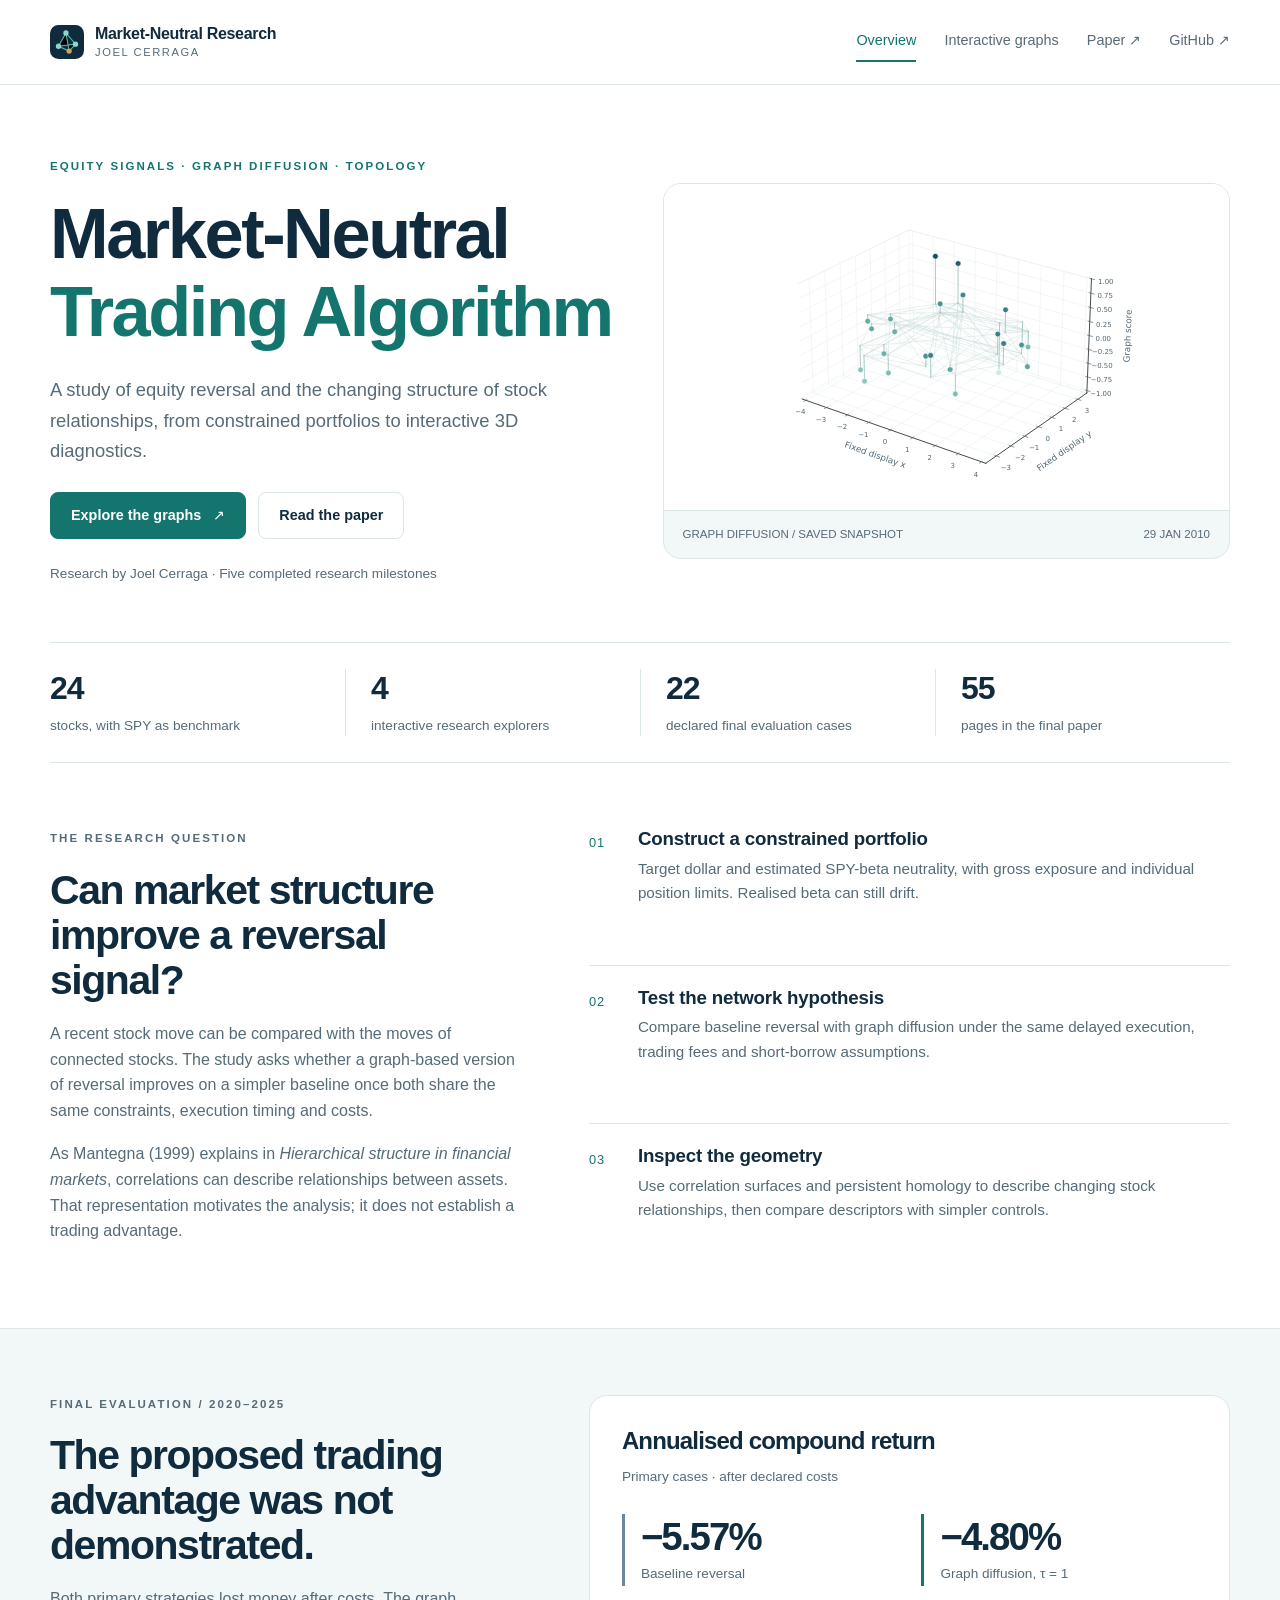
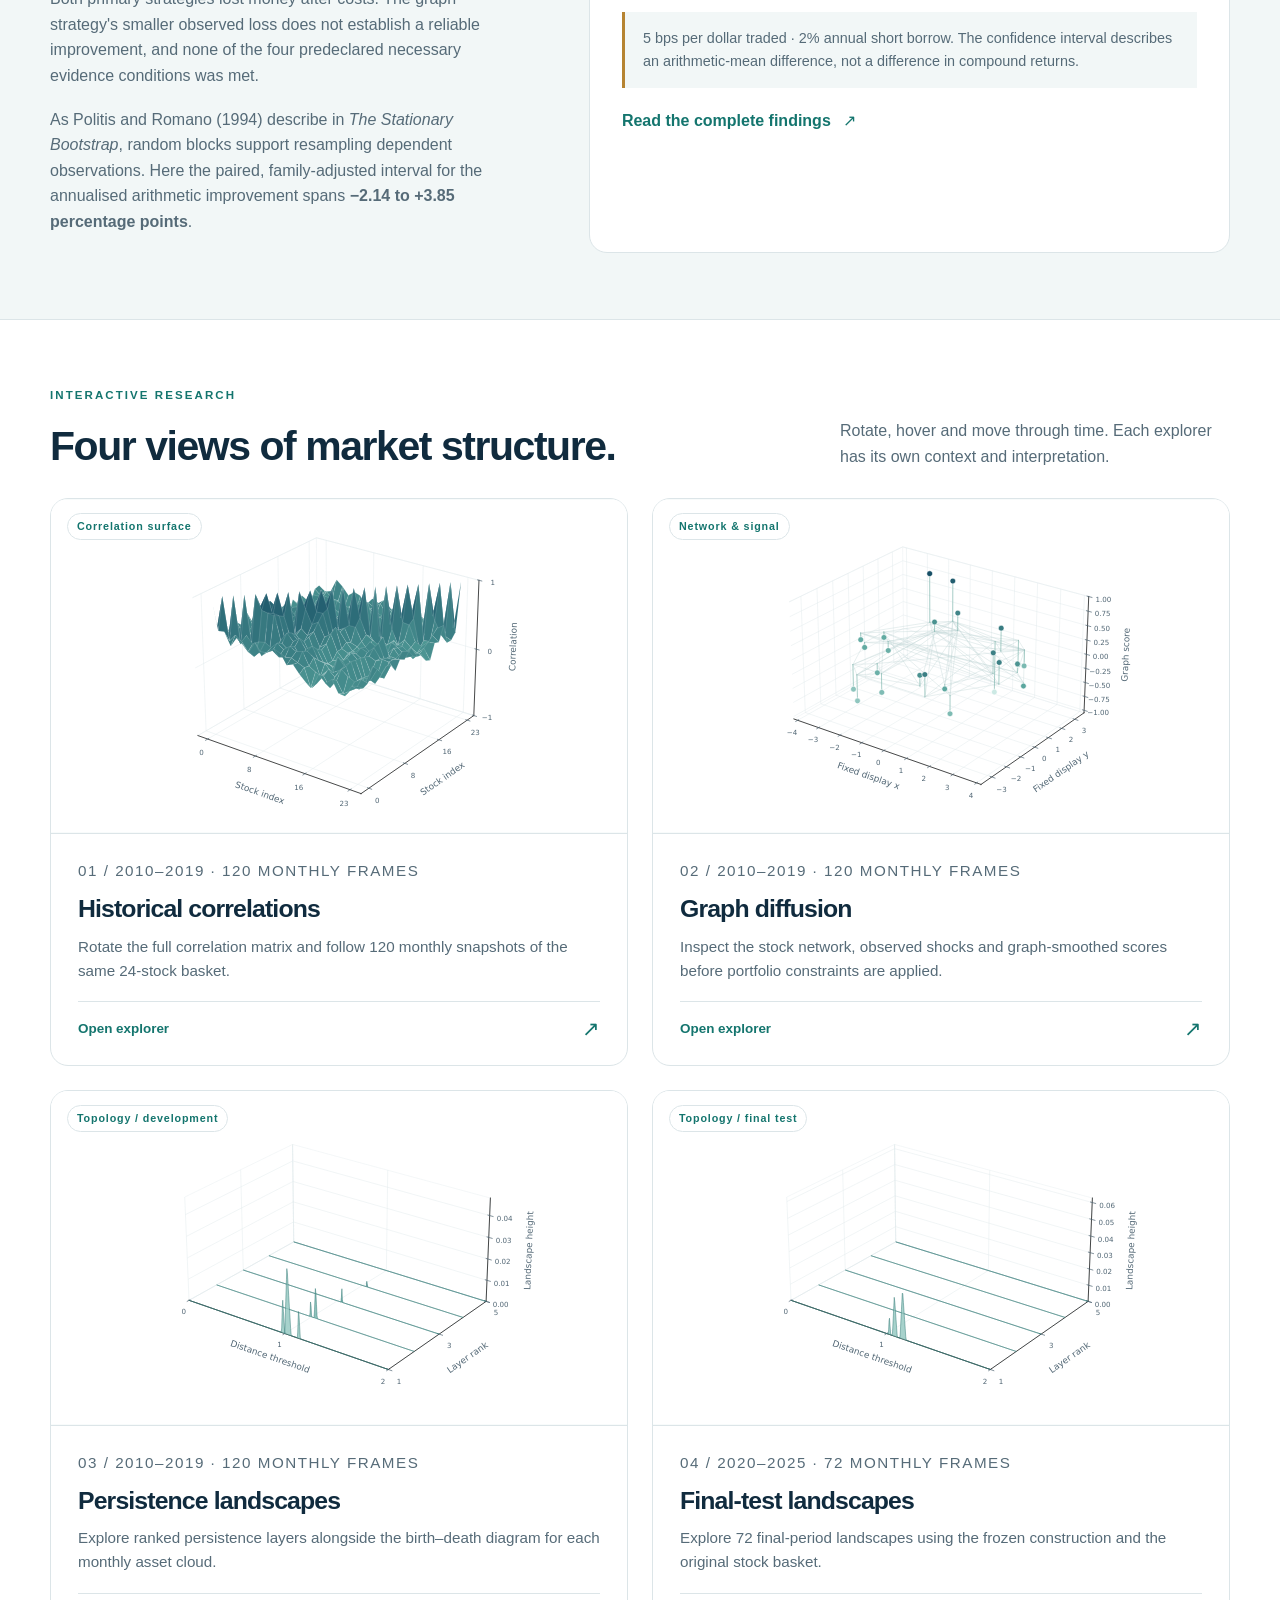
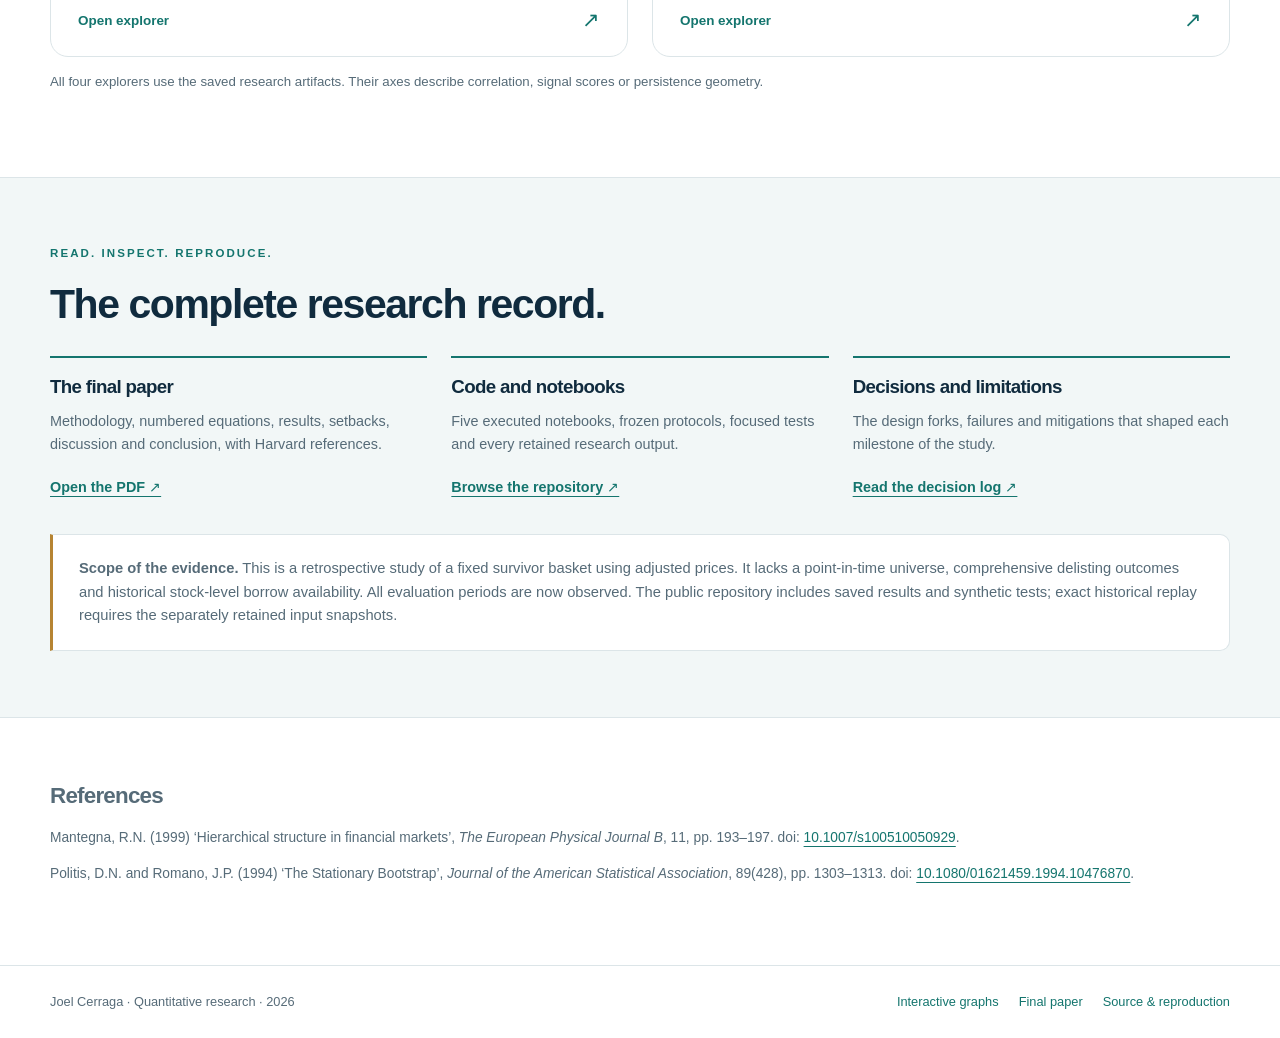
==== index.html @ 77fd7fc1 "Add research landing page, dedicated graph explorers and social thumbnails Present the completed res" ====
<!doctype html>
<html lang="en-GB"><head><meta charset="utf-8"><meta name="viewport" content="width=device-width,initial-scale=1">
<title>Market-Neutral Trading Algorithm | Joel Cerraga</title><meta name="description" content="Joel Cerraga&#x27;s research into constrained equity reversal, graph diffusion and persistent homology. Explore the results, final paper and four interactive 3D graphs.">
<meta name="author" content="Joel Cerraga"><meta name="theme-color" content="#102b3e">
<link rel="canonical" href="https://joelcerraga.github.io/Market-Neutral-Trading-Algorithm/"><meta property="og:type" content="website"><meta property="og:site_name" content="Market-Neutral Research">
<meta property="og:title" content="Market-Neutral Trading Algorithm"><meta property="og:description" content="Joel Cerraga&#x27;s research into constrained equity reversal, graph diffusion and persistent homology. Explore the results, final paper and four interactive 3D graphs."><meta property="og:url" content="https://joelcerraga.github.io/Market-Neutral-Trading-Algorithm/">
<meta property="og:image" content="https://joelcerraga.github.io/Market-Neutral-Trading-Algorithm/assets/thumbnails/market-neutral-research.png"><meta property="og:image:type" content="image/png"><meta property="og:image:width" content="1774"><meta property="og:image:height" content="887"><meta property="og:image:alt" content="Market-Neutral Trading Algorithm by Joel Cerraga, with conceptual teal research geometry on white">
<meta name="twitter:card" content="summary_large_image"><meta name="twitter:title" content="Market-Neutral Trading Algorithm"><meta name="twitter:description" content="Joel Cerraga&#x27;s research into constrained equity reversal, graph diffusion and persistent homology. Explore the results, final paper and four interactive 3D graphs."><meta name="twitter:image" content="https://joelcerraga.github.io/Market-Neutral-Trading-Algorithm/assets/thumbnails/market-neutral-research.png">
<link rel="icon" type="image/svg+xml" href="assets/favicon.svg"><link rel="stylesheet" href="assets/site.css"><script src="assets/site.js" defer></script></head>
<body><a class="skip-link" href="#main">Skip to content</a><header class="site-header"><div class="wrap nav-inner">
<a class="brand" href="index.html"><img class="brand-mark" src="assets/favicon.svg" width="34" height="34" alt=""><span>Market-Neutral Research<small>Joel Cerraga</small></span></a>
<button class="nav-toggle" type="button" aria-controls="site-nav" aria-expanded="false">Menu</button><nav class="nav-links" id="site-nav" aria-label="Main navigation"><a href="index.html" aria-current="page">Overview</a><a href="explorers/">Interactive graphs</a><a href="paper/final/Market-Neutral-Trading-Algorithm-Final-Paper.pdf">Paper ↗</a><a href="https://github.com/joelcerraga/Market-Neutral-Trading-Algorithm">GitHub ↗</a></nav></div></header>
<main id="main"><section class="hero"><div class="wrap hero-grid"><div class="hero-copy"><p class="eyebrow">Equity signals · Graph diffusion · Topology</p><h1>Market-Neutral<br><span>Trading Algorithm</span></h1><p class="lede">A study of equity reversal and the changing structure of stock relationships, from constrained portfolios to interactive 3D diagnostics.</p><div class="button-row"><a class="button" href="explorers/">Explore the graphs <span aria-hidden="true">↗</span></a><a class="button secondary" href="paper/final/Market-Neutral-Trading-Algorithm-Final-Paper.pdf">Read the paper</a></div><p class="hero-note">Research by Joel Cerraga · Five completed research milestones</p></div><figure class="hero-visual" style="margin:0"><img src="assets/previews/graph-diffusion.svg" width="900" height="520" alt="Actual graph-score snapshot for the 24-stock basket on 29 January 2010"><figcaption class="visual-label"><span>GRAPH DIFFUSION / SAVED SNAPSHOT</span><span>29 JAN 2010</span></figcaption></figure></div></section>
<div class="wrap"><div class="stat-strip"><div class="stat"><strong>24</strong><span>stocks, with SPY as benchmark</span></div><div class="stat"><strong>4</strong><span>interactive research explorers</span></div><div class="stat"><strong>22</strong><span>declared final evaluation cases</span></div><div class="stat"><strong>55</strong><span>pages in the final paper</span></div></div></div>
<section class="section"><div class="wrap question-grid"><div><p class="eyebrow">The research question</p><h2>Can market structure improve a reversal signal?</h2><p>A recent stock move can be compared with the moves of connected stocks. The study asks whether a graph-based version of reversal improves on a simpler baseline once both share the same constraints, execution timing and costs.</p><p>As Mantegna (1999) explains in <em>Hierarchical structure in financial markets</em>, correlations can describe relationships between assets. That representation motivates the analysis; it does not establish a trading advantage.</p></div><div class="method-list"><div class="method-item"><span class="method-num">01</span><div><h3>Construct a constrained portfolio</h3><p>Target dollar and estimated SPY-beta neutrality, with gross exposure and individual position limits. Realised beta can still drift.</p></div></div><div class="method-item"><span class="method-num">02</span><div><h3>Test the network hypothesis</h3><p>Compare baseline reversal with graph diffusion under the same delayed execution, trading fees and short-borrow assumptions.</p></div></div><div class="method-item"><span class="method-num">03</span><div><h3>Inspect the geometry</h3><p>Use correlation surfaces and persistent homology to describe changing stock relationships, then compare descriptors with simpler controls.</p></div></div></div></div></section>
<section class="section tinted" id="findings"><div class="wrap"><div class="question-grid"><div><p class="eyebrow">Final evaluation / 2020–2025</p><h2>The proposed trading advantage was not demonstrated.</h2><p class="muted">Both primary strategies lost money after costs. The graph strategy's smaller observed loss does not establish a reliable improvement, and none of the four predeclared necessary evidence conditions was met.</p><p class="muted">As Politis and Romano (1994) describe in <em>The Stationary Bootstrap</em>, random blocks support resampling dependent observations. Here the paired, family-adjusted interval for the annualised arithmetic improvement spans <strong>−2.14 to +3.85 percentage points</strong>.</p></div><div class="result-box"><h3>Annualised compound return</h3><p class="muted small">Primary cases · after declared costs</p><div class="result-numbers"><div class="result-number"><strong>−5.57%</strong><span>Baseline reversal</span></div><div class="result-number"><strong>−4.80%</strong><span>Graph diffusion, τ = 1</span></div></div><p class="result-note">5 bps per dollar traded · 2% annual short borrow. The confidence interval describes an arithmetic-mean difference, not a difference in compound returns.</p><a class="text-link" href="https://github.com/joelcerraga/Market-Neutral-Trading-Algorithm/blob/main/outputs/final/milestone-5-results.md">Read the complete findings <span aria-hidden="true">↗</span></a></div></div></div></section>
<section class="section"><div class="wrap"><div class="section-heading"><div><p class="eyebrow">Interactive research</p><h2>Four views of market structure.</h2></div><p>Rotate, hover and move through time. Each explorer has its own context and interpretation.</p></div><div class="card-grid"><a class="graph-card" href="explorers/correlations/"><div class="card-image"><img src="assets/previews/correlations.svg" width="900" height="520" alt="Static preview of historical correlations, 29 January 2010" loading="lazy"><span class="card-tag">Correlation surface</span></div><div class="card-body"><p class="card-meta">01 / 2010–2019 · 120 monthly frames</p><h3>Historical correlations</h3><p>Rotate the full correlation matrix and follow 120 monthly snapshots of the same 24-stock basket.</p><div class="card-bottom"><span>Open explorer</span><span aria-hidden="true">↗</span></div></div></a><a class="graph-card" href="explorers/graph-diffusion/"><div class="card-image"><img src="assets/previews/graph-diffusion.svg" width="900" height="520" alt="Static preview of graph diffusion, 29 January 2010" loading="lazy"><span class="card-tag">Network & signal</span></div><div class="card-body"><p class="card-meta">02 / 2010–2019 · 120 monthly frames</p><h3>Graph diffusion</h3><p>Inspect the stock network, observed shocks and graph-smoothed scores before portfolio constraints are applied.</p><div class="card-bottom"><span>Open explorer</span><span aria-hidden="true">↗</span></div></div></a><a class="graph-card" href="explorers/persistence-landscapes/"><div class="card-image"><img src="assets/previews/persistence-landscapes.svg" width="900" height="520" alt="Static preview of persistence landscapes, 29 January 2010" loading="lazy"><span class="card-tag">Topology / development</span></div><div class="card-body"><p class="card-meta">03 / 2010–2019 · 120 monthly frames</p><h3>Persistence landscapes</h3><p>Explore ranked persistence layers alongside the birth–death diagram for each monthly asset cloud.</p><div class="card-bottom"><span>Open explorer</span><span aria-hidden="true">↗</span></div></div></a><a class="graph-card" href="explorers/final-test-landscapes/"><div class="card-image"><img src="assets/previews/final-test-landscapes.svg" width="900" height="520" alt="Static preview of final-test landscapes, 31 January 2020" loading="lazy"><span class="card-tag">Topology / final test</span></div><div class="card-body"><p class="card-meta">04 / 2020–2025 · 72 monthly frames</p><h3>Final-test landscapes</h3><p>Explore 72 final-period landscapes using the frozen construction and the original stock basket.</p><div class="card-bottom"><span>Open explorer</span><span aria-hidden="true">↗</span></div></div></a></div><p class="graph-hint">All four explorers use the saved research artifacts. Their axes describe correlation, signal scores or persistence geometry.</p></div></section>
<section class="section tinted"><div class="wrap"><div class="section-heading"><div><p class="eyebrow">Read. Inspect. Reproduce.</p><h2>The complete research record.</h2></div></div><div class="resource-grid"><article class="resource"><h3>The final paper</h3><p>Methodology, numbered equations, results, setbacks, discussion and conclusion, with Harvard references.</p><a href="paper/final/Market-Neutral-Trading-Algorithm-Final-Paper.pdf">Open the PDF ↗</a></article><article class="resource"><h3>Code and notebooks</h3><p>Five executed notebooks, frozen protocols, focused tests and every retained research output.</p><a href="https://github.com/joelcerraga/Market-Neutral-Trading-Algorithm">Browse the repository ↗</a></article><article class="resource"><h3>Decisions and limitations</h3><p>The design forks, failures and mitigations that shaped each milestone of the study.</p><a href="https://github.com/joelcerraga/Market-Neutral-Trading-Algorithm/blob/main/docs/milestone-decisions.md">Read the decision log ↗</a></article></div><div class="callout" style="margin-top:35px"><p><strong>Scope of the evidence.</strong> This is a retrospective study of a fixed survivor basket using adjusted prices. It lacks a point-in-time universe, comprehensive delisting outcomes and historical stock-level borrow availability. All evaluation periods are now observed. The public repository includes saved results and synthetic tests; exact historical replay requires the separately retained input snapshots.</p></div></div></section>
<div class="wrap section"><section class="references" aria-label="References"><h2>References</h2><p>Mantegna, R.N. (1999) ‘Hierarchical structure in financial markets’, <em>The European Physical Journal B</em>, 11, pp. 193–197. doi: <a href="https://doi.org/10.1007/s100510050929">10.1007/s100510050929</a>.</p><p>Politis, D.N. and Romano, J.P. (1994) ‘The Stationary Bootstrap’, <em>Journal of the American Statistical Association</em>, 89(428), pp. 1303–1313. doi: <a href="https://doi.org/10.1080/01621459.1994.10476870">10.1080/01621459.1994.10476870</a>.</p></section></div></main><footer class="site-footer"><div class="wrap footer-inner"><p>Joel Cerraga · Quantitative research · 2026</p><div class="footer-links"><a href="explorers/">Interactive graphs</a><a href="paper/final/Market-Neutral-Trading-Algorithm-Final-Paper.pdf">Final paper</a><a href="https://github.com/joelcerraga/Market-Neutral-Trading-Algorithm">Source &amp; reproduction</a></div></div></footer></body></html>
---- assets/site.css ----
:root{--ink:#102b3e;--muted:#566b78;--teal:#14756e;--teal-dark:#105e59;--line:#dce5e8;--pale:#f2f7f7;--gold:#b68432;--white:#fff;--radius:18px;font-family:Arial,Helvetica,sans-serif;color:var(--ink);background:var(--white);font-synthesis:none}
*{box-sizing:border-box}html{scroll-behavior:smooth;scroll-padding-top:94px}body{margin:0;font-size:16px;line-height:1.6}img,svg{max-width:100%;height:auto}a{color:var(--teal);text-underline-offset:4px}a:hover{color:var(--ink)}button,a{-webkit-tap-highlight-color:transparent}button{font:inherit}a:focus-visible,button:focus-visible,summary:focus-visible{outline:3px solid var(--gold);outline-offset:5px}h1,h2,h3,p{margin-top:0}h1,h2,h3{line-height:1.1;letter-spacing:-.035em}h1{font-size:clamp(2.6rem,5.5vw,4.75rem);font-weight:700;margin-bottom:25px}h2{font-size:clamp(1.85rem,3.2vw,2.8rem);margin-bottom:18px}h3{font-size:1.4rem;margin-bottom:12px}p{margin-bottom:18px}small,.small{font-size:.85rem}strong{font-weight:700}.wrap{width:min(1180px,calc(100% - 64px));margin-inline:auto}.narrow{max-width:790px}.muted{color:var(--muted)}.skip-link{position:absolute;top:-70px;left:20px;z-index:99;background:var(--ink);color:#fff;padding:12px}.skip-link:focus{top:10px}
.site-header{border-bottom:1px solid var(--line);background:#fffffff5;position:relative;z-index:3}.nav-inner{min-height:84px;display:flex;justify-content:space-between;align-items:center;gap:28px}.brand{display:flex;align-items:center;gap:11px;text-decoration:none;color:var(--ink);font-weight:700;line-height:1.3;letter-spacing:-.02em}.brand-mark{height:34px;width:34px;flex-shrink:0}.brand small{display:block;color:var(--muted);font-size:.7rem;font-weight:400;letter-spacing:.14em;text-transform:uppercase}.nav-links{display:flex;align-items:center;gap:28px}.nav-links a{color:var(--muted);font-size:.9rem;text-decoration:none;padding:7px 0;border-bottom:2px solid transparent}.nav-links a:hover,.nav-links a[aria-current=page]{color:var(--teal);border-bottom-color:var(--teal)}.nav-toggle{display:none;background:white;border:1px solid var(--line);border-radius:8px;padding:8px 12px;color:var(--ink)}
.eyebrow{font-size:.72rem;font-weight:700;letter-spacing:.18em;text-transform:uppercase;color:var(--teal);margin-bottom:20px}.hero{padding:72px 0 58px}.hero-grid{display:grid;grid-template-columns:1fr 1fr;gap:45px;align-items:center}.hero-copy{max-width:590px}.lede{font-size:1.15rem;color:var(--muted);line-height:1.65;max-width:660px}.hero h1 span{color:var(--teal)}.hero-visual{position:relative;background:var(--pale);border:1px solid var(--line);border-radius:var(--radius);overflow:hidden}.hero-visual img{display:block;width:100%;background:#fff}.visual-label{display:flex;justify-content:space-between;gap:10px;padding:14px 19px;border-top:1px solid var(--line);font-size:.72rem;color:var(--muted)}.hero-note{color:var(--muted);font-size:.85rem;margin:24px 0 0}.button-row{display:flex;flex-wrap:wrap;gap:12px;margin-top:26px}.button{display:inline-flex;align-items:center;justify-content:center;gap:12px;padding:12px 20px;border-radius:8px;border:1px solid var(--teal);background:var(--teal);color:#fff;font-size:.9rem;font-weight:700;text-decoration:none;cursor:pointer;line-height:1.4;transition:background .15s,transform .15s}.button:hover{color:#fff;background:var(--teal-dark);transform:translateY(-1px)}.button.secondary{color:var(--ink);background:#fff;border-color:var(--line)}.button.secondary:hover{background:var(--pale)}.text-link{font-weight:700;text-decoration:none}.text-link span{margin-left:8px}.stat-strip{display:grid;grid-template-columns:repeat(4,1fr);border-top:1px solid var(--line);border-bottom:1px solid var(--line);padding:26px 0}.stat{padding:0 25px;border-left:1px solid var(--line)}.stat:first-child{padding-left:0;border:0}.stat strong{font-size:2rem;line-height:1.2;display:block;letter-spacing:-.035em}.stat span{display:block;color:var(--muted);font-size:.85rem;margin-top:7px}
.section{padding:66px 0}.section-heading{display:flex;justify-content:space-between;align-items:end;gap:25px;margin-bottom:29px}.section-heading h2{margin-bottom:0}.section-heading>p{max-width:390px;color:var(--muted);margin:0}.section.tinted{background:var(--pale);border-block:1px solid var(--line)}.question-grid{display:grid;grid-template-columns:.85fr 1.15fr;gap:65px}.question-grid p{color:var(--muted)}.method-list{display:grid;gap:22px}.method-item{display:grid;grid-template-columns:35px 1fr;gap:14px;padding-bottom:20px;border-bottom:1px solid var(--line)}.method-item:last-child{border:0;padding:0}.method-num{font-size:.8rem;letter-spacing:.08em;color:var(--teal);padding-top:4px}.method-item h3{font-size:1.17rem;letter-spacing:-.01em;margin-bottom:7px}.method-item p{font-size:.95rem;margin:0}.result-box{padding:32px;border:1px solid var(--line);border-radius:var(--radius);background:white}.result-box h3{font-size:1.5rem}.result-numbers{display:grid;grid-template-columns:1fr 1fr;gap:24px;margin:26px 0}.result-number{border-left:3px solid var(--teal);padding-left:16px}.result-number:first-child{border-left-color:#6e889a}.result-number strong{display:block;font-size:2.4rem;font-weight:700;letter-spacing:-.05em;line-height:1.2}.result-number span{font-size:.85rem;color:var(--muted)}.result-note{background:var(--pale);border-left:3px solid var(--gold);padding:15px 18px;font-size:.9rem;color:var(--ink);margin-bottom:20px}.plot-figure{margin:30px 0 0}.plot-figure img{display:block;width:100%;border:1px solid var(--line);border-radius:10px;background:#fff}.plot-figure figcaption{font-size:.85rem;color:var(--muted);text-align:center;margin-top:14px}.card-grid{display:grid;grid-template-columns:repeat(2,minmax(0,1fr));gap:24px}.graph-card{display:flex;flex-direction:column;border:1px solid var(--line);border-radius:var(--radius);text-decoration:none;overflow:hidden;background:#fff;color:var(--ink);transition:transform .18s,border-color .18s,box-shadow .18s}.graph-card:hover{transform:translateY(-4px);border-color:#9bbcb8;box-shadow:0 12px 30px #102b3e0a}.card-image{position:relative;aspect-ratio:1.72;background:#f8fbfb;overflow:hidden;border-bottom:1px solid var(--line)}.card-image img{display:block;width:100%;height:100%;object-fit:contain}.card-tag{position:absolute;top:14px;left:16px;background:#ffffffeb;border:1px solid var(--line);border-radius:25px;color:var(--teal);font-size:.67rem;letter-spacing:.08em;padding:4px 9px;font-weight:700}.card-body{padding:25px 27px;display:flex;flex-direction:column;flex:1}.card-meta{font-size:.71rem;color:var(--teal);text-transform:uppercase;letter-spacing:.1em;margin-bottom:12px}.card-body h3{font-size:1.55rem;margin-bottom:12px}.card-body p{color:var(--muted);font-size:.95rem;flex:1}.card-bottom{display:flex;justify-content:space-between;align-items:center;border-top:1px solid var(--line);padding-top:16px;font-size:.84rem;color:var(--teal);font-weight:700}.card-bottom span:last-child{font-size:1.3rem;line-height:1}.resource-grid{display:grid;grid-template-columns:repeat(3,1fr);gap:24px}.resource{border-top:2px solid var(--teal);padding-top:19px}.resource h3{font-size:1.17rem}.resource p{font-size:.9rem;color:var(--muted)}.resource a{font-size:.9rem;font-weight:700}.callout{padding:22px 26px;border:1px solid var(--line);border-left:3px solid var(--gold);border-radius:0 10px 10px 0;color:var(--muted);font-size:.92rem;background:#fff}.callout p:last-child{margin-bottom:0}.references{font-size:.86rem;color:var(--muted);overflow-wrap:anywhere}.references h2{font-size:1.4rem}.references p{margin-bottom:14px}.site-footer{border-top:1px solid var(--line);padding:26px 0;color:var(--muted);font-size:.8rem}.footer-inner{display:flex;justify-content:space-between;gap:25px}.footer-inner p{margin:0}.footer-links{display:flex;gap:20px;flex-wrap:wrap}.footer-links a{text-decoration:none}.breadcrumb{font-size:.8rem;color:var(--muted);margin-bottom:28px}.breadcrumb a{text-decoration:none}.breadcrumb span{margin:0 10px}.page-intro{padding:50px 0 36px}.page-intro h1{max-width:850px;font-size:clamp(2.4rem,4.6vw,3.75rem)}.page-intro .lede{max-width:850px}.tag-row{display:flex;flex-wrap:wrap;gap:10px;margin-top:24px}.tag{font-size:.74rem;border:1px solid var(--line);padding:6px 12px;border-radius:22px;color:var(--muted)}.viewer{border:1px solid var(--line);border-radius:var(--radius);overflow:hidden;background:white}.viewer-toolbar{display:flex;justify-content:space-between;align-items:center;gap:16px;padding:16px 22px;border-bottom:1px solid var(--line);background:var(--pale);font-size:.85rem}.viewer-toolbar strong{font-size:.83rem}.viewer-toolbar a{font-size:.82rem}.preview-stage{position:relative;padding:15px 20px 24px;text-align:center}.preview-stage img{width:100%;max-width:900px;display:block;margin:auto}.preview-stage .button{margin-top:-12px;position:relative}.preview-stage p{font-size:.82rem;color:var(--muted);margin:14px 0 0}.viewer-scroll{overflow-x:auto}.viewer-frame{display:block;width:100%;min-width:850px;height:805px;border:0;background:#fff}.viewer-frame[hidden],.preview-stage[hidden]{display:none}.loading-status{padding:12px 22px;font-size:.84rem;color:var(--muted);margin:0}.loading-status:empty{display:none}.read-grid{display:grid;grid-template-columns:1.1fr .9fr;gap:50px;margin-top:34px}.read-grid h2{font-size:1.5rem}.read-grid p,.read-grid li{color:var(--muted);font-size:.94rem}.read-grid ul{padding-left:19px}.read-grid li{margin-bottom:10px}.detail-links{display:flex;gap:20px;flex-wrap:wrap;margin-top:20px;font-size:.9rem}.next-explorer{display:flex;justify-content:space-between;gap:20px;border-top:1px solid var(--line);padding-top:28px;margin-top:40px}.next-explorer a{text-decoration:none;font-weight:700}.graph-hint{font-size:.83rem;color:var(--muted);margin-top:14px}.catalog-intro{display:grid;grid-template-columns:1.1fr .9fr;gap:50px;align-items:center}.catalog-intro img{border:1px solid var(--line);border-radius:12px;display:block}.catalog-intro h1{font-size:clamp(2.8rem,5vw,4.4rem)}
@media(max-width:900px){.wrap{width:min(100% - 40px,1180px)}.hero{padding-top:46px}.hero-grid{gap:25px}.hero h1{font-size:3.2rem}.hero-visual{margin-top:12px}.nav-links{gap:18px}.question-grid{gap:30px}.resource-grid{gap:18px}.catalog-intro{gap:25px}.card-body{padding:22px}.read-grid{gap:25px}.section{padding:48px 0}}
@media(max-width:680px){.wrap{width:calc(100% - 36px)}.nav-inner{min-height:74px;flex-wrap:wrap;gap:0}.brand{font-size:.9rem}.brand small{font-size:.63rem}.nav-toggle{display:block}.nav-links{width:100%;display:flex;justify-content:flex-start;gap:20px;flex-wrap:wrap;padding-bottom:14px}.js .nav-links{display:none}.js .nav-links.open{display:flex}.hero{padding:38px 0}.hero-grid,.question-grid,.read-grid,.catalog-intro{grid-template-columns:1fr;gap:30px}.hero h1{font-size:clamp(2.6rem,9.7vw,3.7rem)}.lede{font-size:1.05rem}.hero-visual{margin:0}.stat-strip{grid-template-columns:1fr 1fr;gap:24px 0;padding:24px 0}.stat{padding:0 18px}.stat:nth-child(3){border-left:0;padding-left:0}.stat strong{font-size:1.7rem}.section-heading{display:block}.section-heading>p{margin-top:14px}.card-grid,.resource-grid{grid-template-columns:1fr}.result-box{padding:24px}.result-number strong{font-size:2.1rem}.result-numbers{gap:15px}.card-image{aspect-ratio:1.65}.resource-grid{gap:32px}.footer-inner{flex-direction:column;gap:13px}.page-intro{padding-top:32px}.page-intro h1{font-size:2.6rem}.viewer-toolbar{align-items:flex-start;padding:14px 16px}.viewer-toolbar a{white-space:nowrap}.preview-stage{padding:4px 12px 22px}.viewer-frame{height:805px}.read-grid{margin-top:28px}.next-explorer{font-size:.86rem}.catalog-intro img{max-width:500px}.visual-label{font-size:.65rem;padding:12px}.button{padding:12px 17px}.references{font-size:.83rem}}
@media(prefers-reduced-motion:reduce){html{scroll-behavior:auto}*,*::before,*::after{transition:none!important;animation:none!important}}
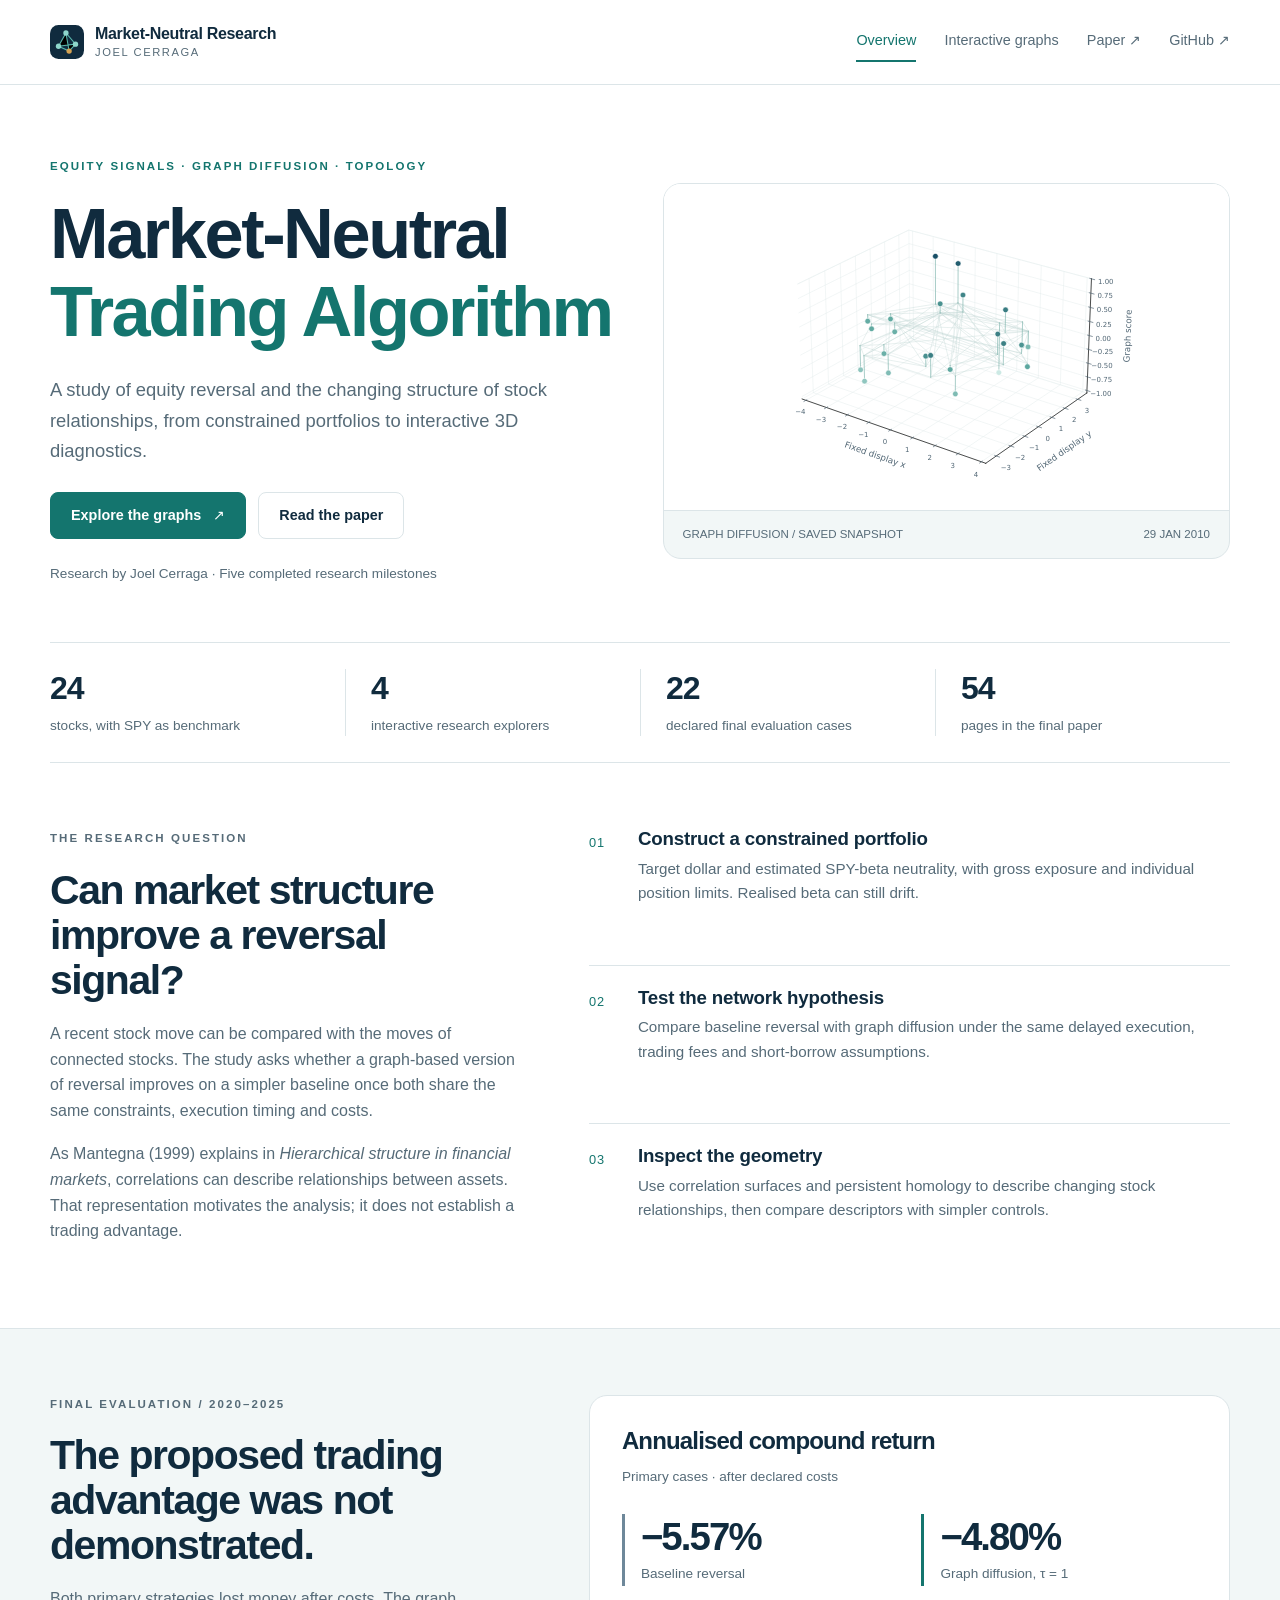
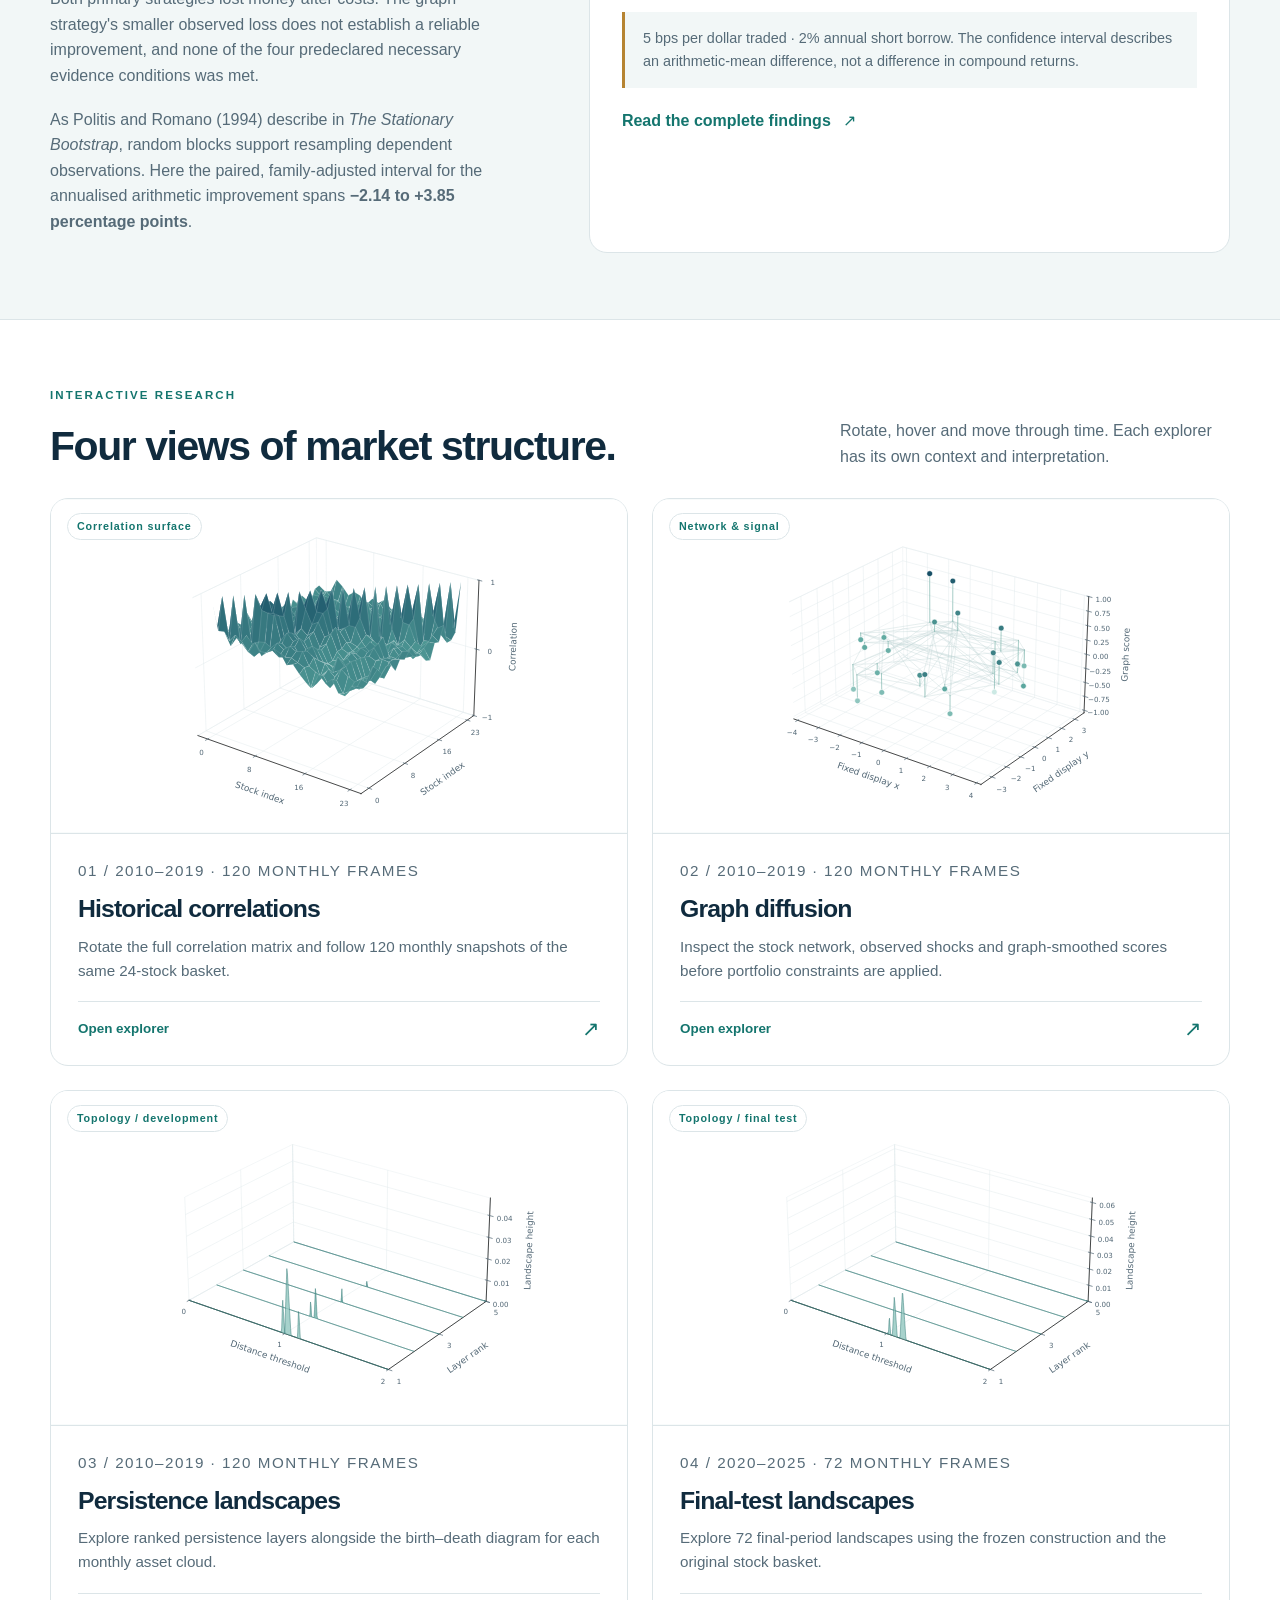
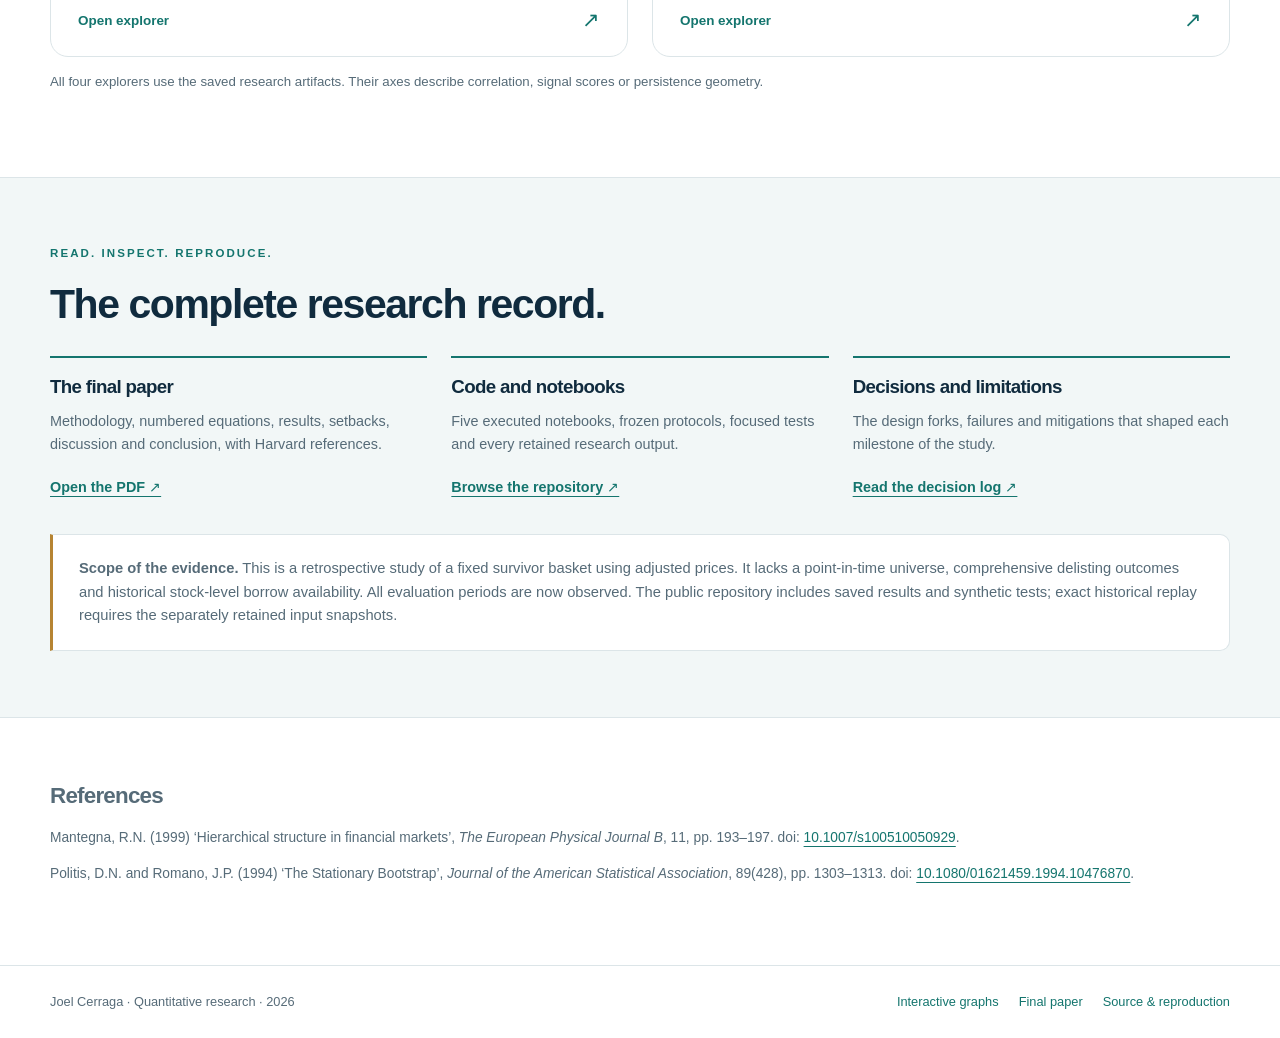
==== commit af2d02ec: "End the final paper at printed page 45 Remove the last PDF page and the A.2/A.3 contents entries and" ====
--- a/index.html
+++ b/index.html
@@ -11,7 +11,7 @@
 <a class="brand" href="index.html"><img class="brand-mark" src="assets/favicon.svg" width="34" height="34" alt=""><span>Market-Neutral Research<small>Joel Cerraga</small></span></a>
 <button class="nav-toggle" type="button" aria-controls="site-nav" aria-expanded="false">Menu</button><nav class="nav-links" id="site-nav" aria-label="Main navigation"><a href="index.html" aria-current="page">Overview</a><a href="explorers/">Interactive graphs</a><a href="paper/final/Market-Neutral-Trading-Algorithm-Final-Paper.pdf">Paper ↗</a><a href="https://github.com/joelcerraga/Market-Neutral-Trading-Algorithm">GitHub ↗</a></nav></div></header>
 <main id="main"><section class="hero"><div class="wrap hero-grid"><div class="hero-copy"><p class="eyebrow">Equity signals · Graph diffusion · Topology</p><h1>Market-Neutral<br><span>Trading Algorithm</span></h1><p class="lede">A study of equity reversal and the changing structure of stock relationships, from constrained portfolios to interactive 3D diagnostics.</p><div class="button-row"><a class="button" href="explorers/">Explore the graphs <span aria-hidden="true">↗</span></a><a class="button secondary" href="paper/final/Market-Neutral-Trading-Algorithm-Final-Paper.pdf">Read the paper</a></div><p class="hero-note">Research by Joel Cerraga · Five completed research milestones</p></div><figure class="hero-visual" style="margin:0"><img src="assets/previews/graph-diffusion.svg" width="900" height="520" alt="Actual graph-score snapshot for the 24-stock basket on 29 January 2010"><figcaption class="visual-label"><span>GRAPH DIFFUSION / SAVED SNAPSHOT</span><span>29 JAN 2010</span></figcaption></figure></div></section>
-<div class="wrap"><div class="stat-strip"><div class="stat"><strong>24</strong><span>stocks, with SPY as benchmark</span></div><div class="stat"><strong>4</strong><span>interactive research explorers</span></div><div class="stat"><strong>22</strong><span>declared final evaluation cases</span></div><div class="stat"><strong>55</strong><span>pages in the final paper</span></div></div></div>
+<div class="wrap"><div class="stat-strip"><div class="stat"><strong>24</strong><span>stocks, with SPY as benchmark</span></div><div class="stat"><strong>4</strong><span>interactive research explorers</span></div><div class="stat"><strong>22</strong><span>declared final evaluation cases</span></div><div class="stat"><strong>54</strong><span>pages in the final paper</span></div></div></div>
 <section class="section"><div class="wrap question-grid"><div><p class="eyebrow">The research question</p><h2>Can market structure improve a reversal signal?</h2><p>A recent stock move can be compared with the moves of connected stocks. The study asks whether a graph-based version of reversal improves on a simpler baseline once both share the same constraints, execution timing and costs.</p><p>As Mantegna (1999) explains in <em>Hierarchical structure in financial markets</em>, correlations can describe relationships between assets. That representation motivates the analysis; it does not establish a trading advantage.</p></div><div class="method-list"><div class="method-item"><span class="method-num">01</span><div><h3>Construct a constrained portfolio</h3><p>Target dollar and estimated SPY-beta neutrality, with gross exposure and individual position limits. Realised beta can still drift.</p></div></div><div class="method-item"><span class="method-num">02</span><div><h3>Test the network hypothesis</h3><p>Compare baseline reversal with graph diffusion under the same delayed execution, trading fees and short-borrow assumptions.</p></div></div><div class="method-item"><span class="method-num">03</span><div><h3>Inspect the geometry</h3><p>Use correlation surfaces and persistent homology to describe changing stock relationships, then compare descriptors with simpler controls.</p></div></div></div></div></section>
 <section class="section tinted" id="findings"><div class="wrap"><div class="question-grid"><div><p class="eyebrow">Final evaluation / 2020–2025</p><h2>The proposed trading advantage was not demonstrated.</h2><p class="muted">Both primary strategies lost money after costs. The graph strategy's smaller observed loss does not establish a reliable improvement, and none of the four predeclared necessary evidence conditions was met.</p><p class="muted">As Politis and Romano (1994) describe in <em>The Stationary Bootstrap</em>, random blocks support resampling dependent observations. Here the paired, family-adjusted interval for the annualised arithmetic improvement spans <strong>−2.14 to +3.85 percentage points</strong>.</p></div><div class="result-box"><h3>Annualised compound return</h3><p class="muted small">Primary cases · after declared costs</p><div class="result-numbers"><div class="result-number"><strong>−5.57%</strong><span>Baseline reversal</span></div><div class="result-number"><strong>−4.80%</strong><span>Graph diffusion, τ = 1</span></div></div><p class="result-note">5 bps per dollar traded · 2% annual short borrow. The confidence interval describes an arithmetic-mean difference, not a difference in compound returns.</p><a class="text-link" href="https://github.com/joelcerraga/Market-Neutral-Trading-Algorithm/blob/main/outputs/final/milestone-5-results.md">Read the complete findings <span aria-hidden="true">↗</span></a></div></div></div></section>
 <section class="section"><div class="wrap"><div class="section-heading"><div><p class="eyebrow">Interactive research</p><h2>Four views of market structure.</h2></div><p>Rotate, hover and move through time. Each explorer has its own context and interpretation.</p></div><div class="card-grid"><a class="graph-card" href="explorers/correlations/"><div class="card-image"><img src="assets/previews/correlations.svg" width="900" height="520" alt="Static preview of historical correlations, 29 January 2010" loading="lazy"><span class="card-tag">Correlation surface</span></div><div class="card-body"><p class="card-meta">01 / 2010–2019 · 120 monthly frames</p><h3>Historical correlations</h3><p>Rotate the full correlation matrix and follow 120 monthly snapshots of the same 24-stock basket.</p><div class="card-bottom"><span>Open explorer</span><span aria-hidden="true">↗</span></div></div></a><a class="graph-card" href="explorers/graph-diffusion/"><div class="card-image"><img src="assets/previews/graph-diffusion.svg" width="900" height="520" alt="Static preview of graph diffusion, 29 January 2010" loading="lazy"><span class="card-tag">Network & signal</span></div><div class="card-body"><p class="card-meta">02 / 2010–2019 · 120 monthly frames</p><h3>Graph diffusion</h3><p>Inspect the stock network, observed shocks and graph-smoothed scores before portfolio constraints are applied.</p><div class="card-bottom"><span>Open explorer</span><span aria-hidden="true">↗</span></div></div></a><a class="graph-card" href="explorers/persistence-landscapes/"><div class="card-image"><img src="assets/previews/persistence-landscapes.svg" width="900" height="520" alt="Static preview of persistence landscapes, 29 January 2010" loading="lazy"><span class="card-tag">Topology / development</span></div><div class="card-body"><p class="card-meta">03 / 2010–2019 · 120 monthly frames</p><h3>Persistence landscapes</h3><p>Explore ranked persistence layers alongside the birth–death diagram for each monthly asset cloud.</p><div class="card-bottom"><span>Open explorer</span><span aria-hidden="true">↗</span></div></div></a><a class="graph-card" href="explorers/final-test-landscapes/"><div class="card-image"><img src="assets/previews/final-test-landscapes.svg" width="900" height="520" alt="Static preview of final-test landscapes, 31 January 2020" loading="lazy"><span class="card-tag">Topology / final test</span></div><div class="card-body"><p class="card-meta">04 / 2020–2025 · 72 monthly frames</p><h3>Final-test landscapes</h3><p>Explore 72 final-period landscapes using the frozen construction and the original stock basket.</p><div class="card-bottom"><span>Open explorer</span><span aria-hidden="true">↗</span></div></div></a></div><p class="graph-hint">All four explorers use the saved research artifacts. Their axes describe correlation, signal scores or persistence geometry.</p></div></section>
